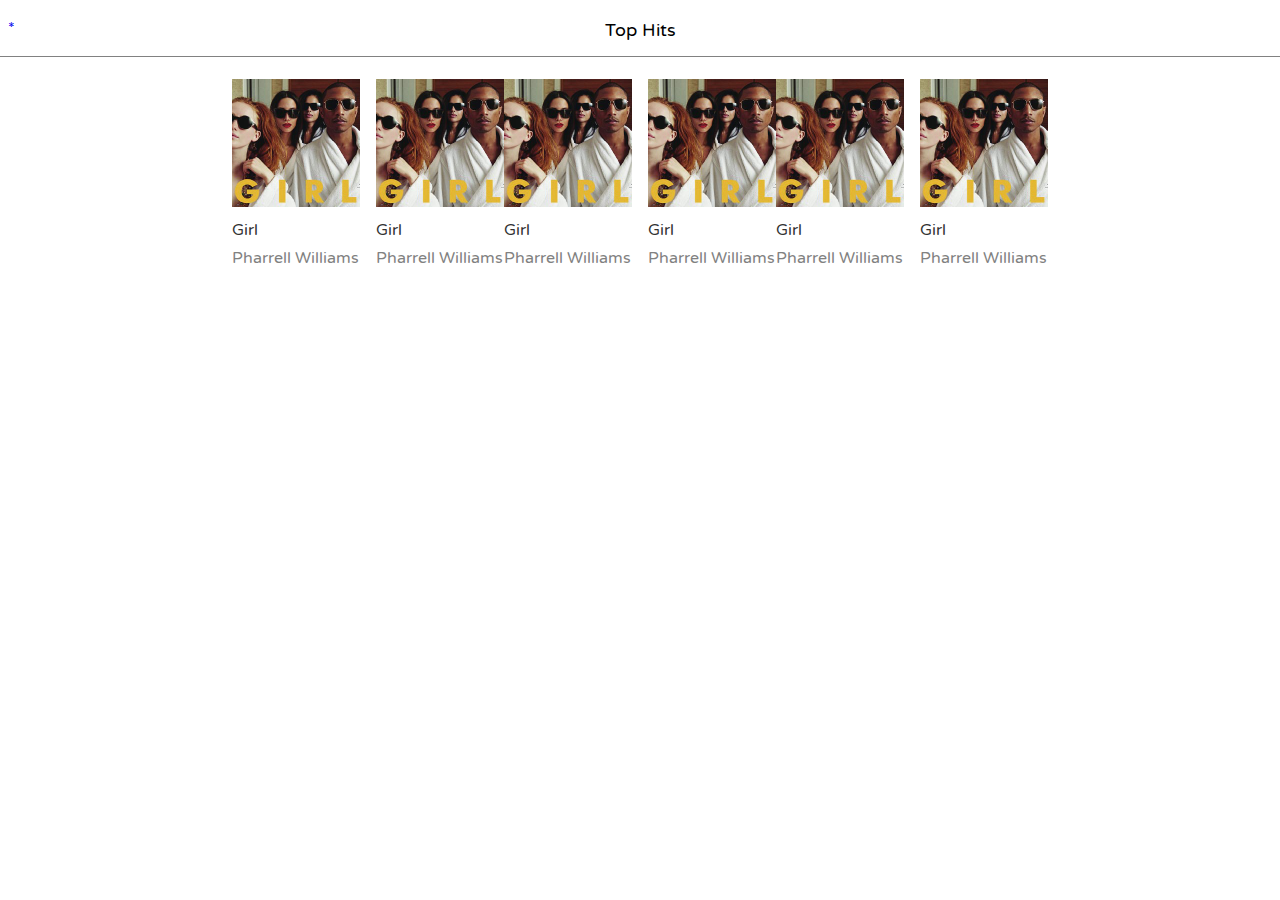
==== sfotipy/index.html @ 68cd20b4 "Maquetado sfotipy" ====
<!DOCTYPE html>
<html lang="en">
<head>
	<meta charset="UTF-8">
	<title>Document</title>
	<link href='http://fonts.googleapis.com/css?family=Varela+Round' rel='stylesheet' type='text/css'>
	<link rel="stylesheet" href="css/estilos.css">
</head>
<body>
	<header class="header relative border-bottom">
		<a href="#" class="button-menu">*</a>
		<nav class="menu">
			<ul class="list">
				<li class="item">
					<a href="#">Top Hits</a>
				</li>
				<li class="item">
					<a href="#">Playlist</a>
				</li>
				<li class="item">
					<a href="#">Top Hits</a>
				</li>
				<li class="item">
					<a href="#">Top Hits</a>
				</li>
				<li class="item">
					<a href="#">Top Hits</a>
				</li>
				<li class="item">
					<a href="#">Top Hits</a>
				</li>
			</ul>
		</nav>
		<div class="title">
			<span>
				Top Hits
			</span>
		</div>
	</header>
	<section class="container">
		<article class="song">
			<figure class="image">
				<img src="img/songs/test.jpg" width="128" height="128" alt="Girl Pharrell Williams">
			</figure>
			<p class="name">
				Girl
			</p>
			<p class="author">
				Pharrell Williams
			</p>
		</article>
		<article class="song">
			<figure class="image">
				<img src="img/songs/test.jpg" width="128" height="128" alt="Girl Pharrell Williams">
			</figure>
			<p class="name">
				Girl
			</p>
			<p class="author">
				Pharrell Williams
			</p>
		</article>
		<article class="song">
			<figure class="image">
				<img src="img/songs/test.jpg" width="128" height="128" alt="Girl Pharrell Williams">
			</figure>
			<p class="name">
				Girl
			</p>
			<p class="author">
				Pharrell Williams
			</p>
		</article>
		<article class="song">
			<figure class="image">
				<img src="img/songs/test.jpg" width="128" height="128" alt="Girl Pharrell Williams">
			</figure>
			<p class="name">
				Girl
			</p>
			<p class="author">
				Pharrell Williams
			</p>
		</article>
		<article class="song">
			<figure class="image">
				<img src="img/songs/test.jpg" width="128" height="128" alt="Girl Pharrell Williams">
			</figure>
			<p class="name">
				Girl
			</p>
			<p class="author">
				Pharrell Williams
			</p>
		</article>
		<article class="song">
			<figure class="image">
				<img src="img/songs/test.jpg" width="128" height="128" alt="Girl Pharrell Williams">
			</figure>
			<p class="name">
				Girl
			</p>
			<p class="author">
				Pharrell Williams
			</p>
		</article>
	</section>
</body>
</html>
---- sfotipy/css/estilos.css ----
/* normalize.css v3.0.2 | MIT License | git.io/normalize */
html{font-family:sans-serif;-ms-text-size-adjust:100%;-webkit-text-size-adjust:100%}body{margin:0}article,aside,details,figcaption,figure,footer,header,hgroup,main,menu,nav,section,summary{display:block}audio,canvas,progress,video{display:inline-block;vertical-align:baseline}audio:not([controls]){display:none;height:0}[hidden],template{display:none}a{background-color:transparent;}a:active,a:hover{outline:0}abbr[title]{border-bottom:1px dotted}b,strong{font-weight:bold}dfn{font-style:italic}h1{font-size:2em;margin:.67em 0}mark{background:#ff0;color:#000}small{font-size:80%}sub,sup{font-size:75%;line-height:0;position:relative;vertical-align:baseline}sup{top:-.5em}sub{bottom:-.25em}img{border:0}svg:not(:root){overflow:hidden}figure{margin:1em 40px}hr{-moz-box-sizing:content-box;box-sizing:content-box;height:0}pre{overflow:auto}code,kbd,pre,samp{font-family:monospace,monospace;font-size:1em}button,input,optgroup,select,textarea{color:inherit;font:inherit;margin:0}button{overflow:visible}button,select{text-transform:none}button,html input[type="button"],input[type="reset"],input[type="submit"]{-webkit-appearance:button;cursor:pointer}button[disabled],html input[disabled]{cursor:default}button::-moz-focus-inner,input::-moz-focus-inner{border:0;padding:0}input{line-height:normal}input[type="checkbox"],input[type="radio"]{box-sizing:border-box;padding:0}input[type="number"]::-webkit-inner-spin-button,input[type="number"]::-webkit-outer-spin-button{height:auto}input[type="search"]{-webkit-appearance:textfield;-moz-box-sizing:content-box;-webkit-box-sizing:content-box;box-sizing:content-box}input[type="search"]::-webkit-search-cancel-button,input[type="search"]::-webkit-search-decoration{-webkit-appearance:none}fieldset{border:1px solid #c0c0c0;margin:0 2px;padding:.35em .625em .75em}legend{border:0;padding:0}textarea{overflow:auto}optgroup{font-weight:bold}table{border-collapse:collapse;border-spacing:0}td,th{padding:0}a{text-decoration:none}body{font-size:16px;font-family:'Varela Round',sans-serif}figure{margin:0}.author{color:#818181}.button-menu{left:.5em;margin-top:-10px;position:absolute;top:50%}.border-bottom{border-bottom:1px solid #818181}.container{font-size:0;padding:1.4rem;text-align:center}.header{height:3.5em;}.header .title{font-size:1.1em;text-align:center;margin:0;line-height:3.5em}.name{color:#333}.menu{display:none}.relative{position:relative}.song{display:inline-block;font-size:1rem;margin-right:1em;margin-bottom:1em;text-align:left;width:8rem;}.song:nth-child(even){margin-right:0}.song p{margin:.5em 0}
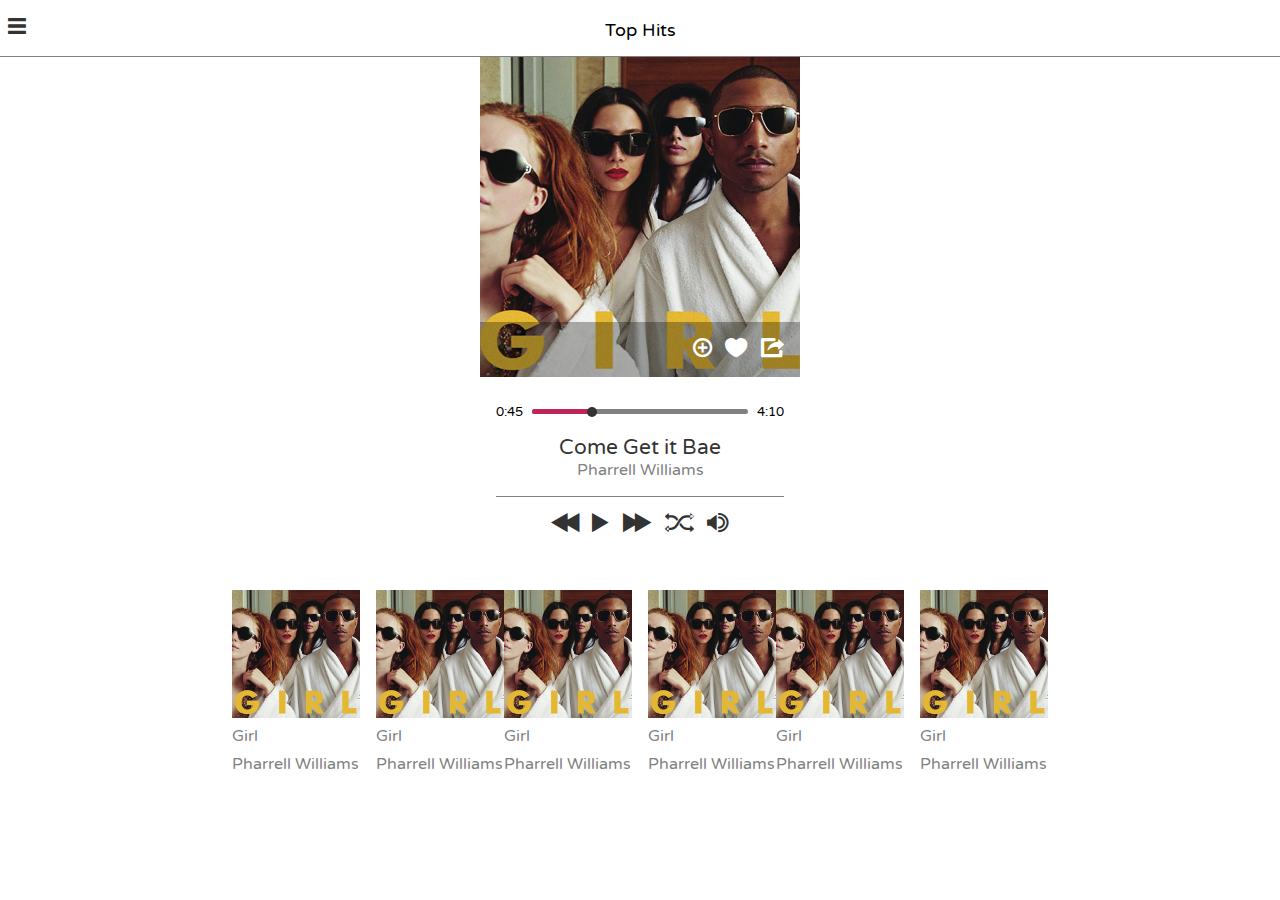
==== commit 8e445f10: "Maquetacion segunda vista" ====
--- a/sfotipy/index.html
+++ b/sfotipy/index.html
@@ -2,13 +2,14 @@
 <html lang="en">
 <head>
 	<meta charset="UTF-8">
+	<meta name="viewport" content="width=device-width, initial-scale=1, maximum-scale=1">
 	<title>Document</title>
 	<link href='http://fonts.googleapis.com/css?family=Varela+Round' rel='stylesheet' type='text/css'>
 	<link rel="stylesheet" href="css/estilos.css">
 </head>
 <body>
 	<header class="header relative border-bottom">
-		<a href="#" class="button-menu">*</a>
+		<a href="#" class="button-menu icon-menu"></a>
 		<nav class="menu">
 			<ul class="list">
 				<li class="item">
@@ -37,6 +38,44 @@
 			</span>
 		</div>
 	</header>
+	<section class="playing small center-block">
+		<figure class="image relative">
+			<img src="img/songs/test-playing.jpg" width="320" height="320" alt="Come Get it Bae Pharrell Williams">
+			<div class="actions padding right-text">
+				<a href="" class="action icon-add"></a>
+				<a href="" class="action icon-love"></a>
+				<a href="" class="action icon-share"></a>
+			</div>
+		</figure>
+		<div class="padding">
+			<div class="progress">
+				<span class="min">0:45</span>
+				<div class="total">
+					<div class="state">
+						<div class="circle">
+							
+						</div>
+					</div>
+				</div>
+				<span class="max">4:10</span>
+			</div>
+			<div class="description center-text border-bottom">
+				<p class="name">
+					Come Get it Bae
+				</p>
+				<p class="author">
+					Pharrell Williams
+				</p>
+			</div>
+			<div class="play center-text padding-tb">
+				<a href="#" class="action gray icon-prev"></a>
+				<a href="#" class="action gray icon-play"></a>
+				<a href="#" class="action gray icon-next"></a>
+				<a href="#" class="action gray icon-random"></a>
+				<a href="#" class="action gray icon-vol"></a>
+			</div>
+		</div>
+	</section>
 	<section class="container">
 		<article class="song">
 			<figure class="image">
--- a/sfotipy/css/estilos.css
+++ b/sfotipy/css/estilos.css
@@ -1,2 +1,2 @@
 /* normalize.css v3.0.2 | MIT License | git.io/normalize */
-html{font-family:sans-serif;-ms-text-size-adjust:100%;-webkit-text-size-adjust:100%}body{margin:0}article,aside,details,figcaption,figure,footer,header,hgroup,main,menu,nav,section,summary{display:block}audio,canvas,progress,video{display:inline-block;vertical-align:baseline}audio:not([controls]){display:none;height:0}[hidden],template{display:none}a{background-color:transparent;}a:active,a:hover{outline:0}abbr[title]{border-bottom:1px dotted}b,strong{font-weight:bold}dfn{font-style:italic}h1{font-size:2em;margin:.67em 0}mark{background:#ff0;color:#000}small{font-size:80%}sub,sup{font-size:75%;line-height:0;position:relative;vertical-align:baseline}sup{top:-.5em}sub{bottom:-.25em}img{border:0}svg:not(:root){overflow:hidden}figure{margin:1em 40px}hr{-moz-box-sizing:content-box;box-sizing:content-box;height:0}pre{overflow:auto}code,kbd,pre,samp{font-family:monospace,monospace;font-size:1em}button,input,optgroup,select,textarea{color:inherit;font:inherit;margin:0}button{overflow:visible}button,select{text-transform:none}button,html input[type="button"],input[type="reset"],input[type="submit"]{-webkit-appearance:button;cursor:pointer}button[disabled],html input[disabled]{cursor:default}button::-moz-focus-inner,input::-moz-focus-inner{border:0;padding:0}input{line-height:normal}input[type="checkbox"],input[type="radio"]{box-sizing:border-box;padding:0}input[type="number"]::-webkit-inner-spin-button,input[type="number"]::-webkit-outer-spin-button{height:auto}input[type="search"]{-webkit-appearance:textfield;-moz-box-sizing:content-box;-webkit-box-sizing:content-box;box-sizing:content-box}input[type="search"]::-webkit-search-cancel-button,input[type="search"]::-webkit-search-decoration{-webkit-appearance:none}fieldset{border:1px solid #c0c0c0;margin:0 2px;padding:.35em .625em .75em}legend{border:0;padding:0}textarea{overflow:auto}optgroup{font-weight:bold}table{border-collapse:collapse;border-spacing:0}td,th{padding:0}a{text-decoration:none}body{font-size:16px;font-family:'Varela Round',sans-serif}figure{margin:0}.author{color:#818181}.button-menu{left:.5em;margin-top:-10px;position:absolute;top:50%}.border-bottom{border-bottom:1px solid #818181}.container{font-size:0;padding:1.4rem;text-align:center}.header{height:3.5em;}.header .title{font-size:1.1em;text-align:center;margin:0;line-height:3.5em}.name{color:#333}.menu{display:none}.relative{position:relative}.song{display:inline-block;font-size:1rem;margin-right:1em;margin-bottom:1em;text-align:left;width:8rem;}.song:nth-child(even){margin-right:0}.song p{margin:.5em 0}+html{font-family:sans-serif;-ms-text-size-adjust:100%;-webkit-text-size-adjust:100%}body{margin:0}article,aside,details,figcaption,figure,footer,header,hgroup,main,menu,nav,section,summary{display:block}audio,canvas,progress,video{display:inline-block;vertical-align:baseline}audio:not([controls]){display:none;height:0}[hidden],template{display:none}a{background-color:transparent;}a:active,a:hover{outline:0}abbr[title]{border-bottom:1px dotted}b,strong{font-weight:bold}dfn{font-style:italic}h1{font-size:2em;margin:.67em 0}mark{background:#ff0;color:#000}small{font-size:80%}sub,sup{font-size:75%;line-height:0;position:relative;vertical-align:baseline}sup{top:-.5em}sub{bottom:-.25em}img{border:0}svg:not(:root){overflow:hidden}figure{margin:1em 40px}hr{-moz-box-sizing:content-box;box-sizing:content-box;height:0}pre{overflow:auto}code,kbd,pre,samp{font-family:monospace,monospace;font-size:1em}button,input,optgroup,select,textarea{color:inherit;font:inherit;margin:0}button{overflow:visible}button,select{text-transform:none}button,html input[type="button"],input[type="reset"],input[type="submit"]{-webkit-appearance:button;cursor:pointer}button[disabled],html input[disabled]{cursor:default}button::-moz-focus-inner,input::-moz-focus-inner{border:0;padding:0}input{line-height:normal}input[type="checkbox"],input[type="radio"]{box-sizing:border-box;padding:0}input[type="number"]::-webkit-inner-spin-button,input[type="number"]::-webkit-outer-spin-button{height:auto}input[type="search"]{-webkit-appearance:textfield;-moz-box-sizing:content-box;-webkit-box-sizing:content-box;box-sizing:content-box}input[type="search"]::-webkit-search-cancel-button,input[type="search"]::-webkit-search-decoration{-webkit-appearance:none}fieldset{border:1px solid #c0c0c0;margin:0 2px;padding:.35em .625em .75em}legend{border:0;padding:0}textarea{overflow:auto}optgroup{font-weight:bold}table{border-collapse:collapse;border-spacing:0}td,th{padding:0}@font-face{font-family:'sfotipy';src:url("../fonts/sfotipy.eot?kt9bol");src:url("../fonts/sfotipy.eot?#iefixkt9bol") format('embedded-opentype'),url("../fonts/sfotipy.woff?kt9bol") format('woff'),url("../fonts/sfotipy.ttf?kt9bol") format('truetype'),url("../fonts/sfotipy.svg?kt9bol#sfotipy") format('svg');font-weight:normal;font-style:normal}[class^="icon-"],[class*=" icon-"]{font-family:'sfotipy';speak:none;font-style:normal;font-weight:normal;font-variant:normal;text-transform:none;line-height:1;-webkit-font-smoothing:antialiased;-moz-osx-font-smoothing:grayscale}.icon-mail:before{content:"\e60f"}.icon-sfotipy:before{content:"\e60d"}.icon-menu:before{content:"\e60e"}.icon-stop:before{content:"\e60c"}.icon-search:before{content:"\e600"}.icon-lock:before{content:"\e601"}.icon-user:before{content:"\e602"}.icon-share:before{content:"\e603"}.icon-random:before{content:"\e604"}.icon-love:before{content:"\e605"}.icon-add:before{content:"\e606"}.icon-mute:before{content:"\e607"}.icon-vol:before{content:"\e608"}.icon-play:before{content:"\e609"}.icon-next:before{content:"\e60a"}.icon-prev:before{content:"\e60b"}.icon-facebook:before{content:"\e610"}.icon-twitter:before{content:"\e611"}a{text-decoration:none}body{font-size:16px;font-family:'Varela Round',sans-serif}img{vertical-align:top}figure{margin:0}.author{color:#818181}.action{color:#fff;font-size:1.2em;margin-right:.5em;}.action:last-child{margin-right:0}.action.gray{color:#333}.actions{background:rgba(0,0,0,0.3);bottom:0;left:0;right:0;position:absolute}.button-menu{color:#333;left:.5em;margin-top:-10px;position:absolute;top:50%}.border-bottom{border-bottom:1px solid #818181}.center-block{margin:0 auto}.center-text{text-align:center}.container{font-size:0;padding:1.4rem;text-align:center}.description .name{color:#333;font-size:1.3em;margin-bottom:0}.description .author{margin-top:0}.header{height:3.5em;}.header .title{font-size:1.1em;text-align:center;margin:0;line-height:3.5em}.name{color:#818181}.menu{display:none}.padding{padding:1em}.padding-tb{padding:1em 0}.progress{margin:1em 0;position:relative;}.progress .min,.progress .max{font-size:.8em;position:absolute;top:-5px}.progress .min{left:0}.progress .max{right:0}.progress .total{background:#818181;border-radius:5px;height:5px;margin:0 auto;width:75%}.progress .state{background:#bd255b;border-radius:5px;height:5px;position:relative;width:30%}.progress .circle{background:#333;border-radius:50%;height:10px;position:absolute;right:0;top:-2px;width:10px}.right-text{text-align:right}.relative{position:relative}.song{display:inline-block;font-size:1rem;margin-right:1em;margin-bottom:1em;text-align:left;width:8rem;}.song:nth-child(even){margin-right:0}.song p{margin:.5em 0}.playing.small{width:20em}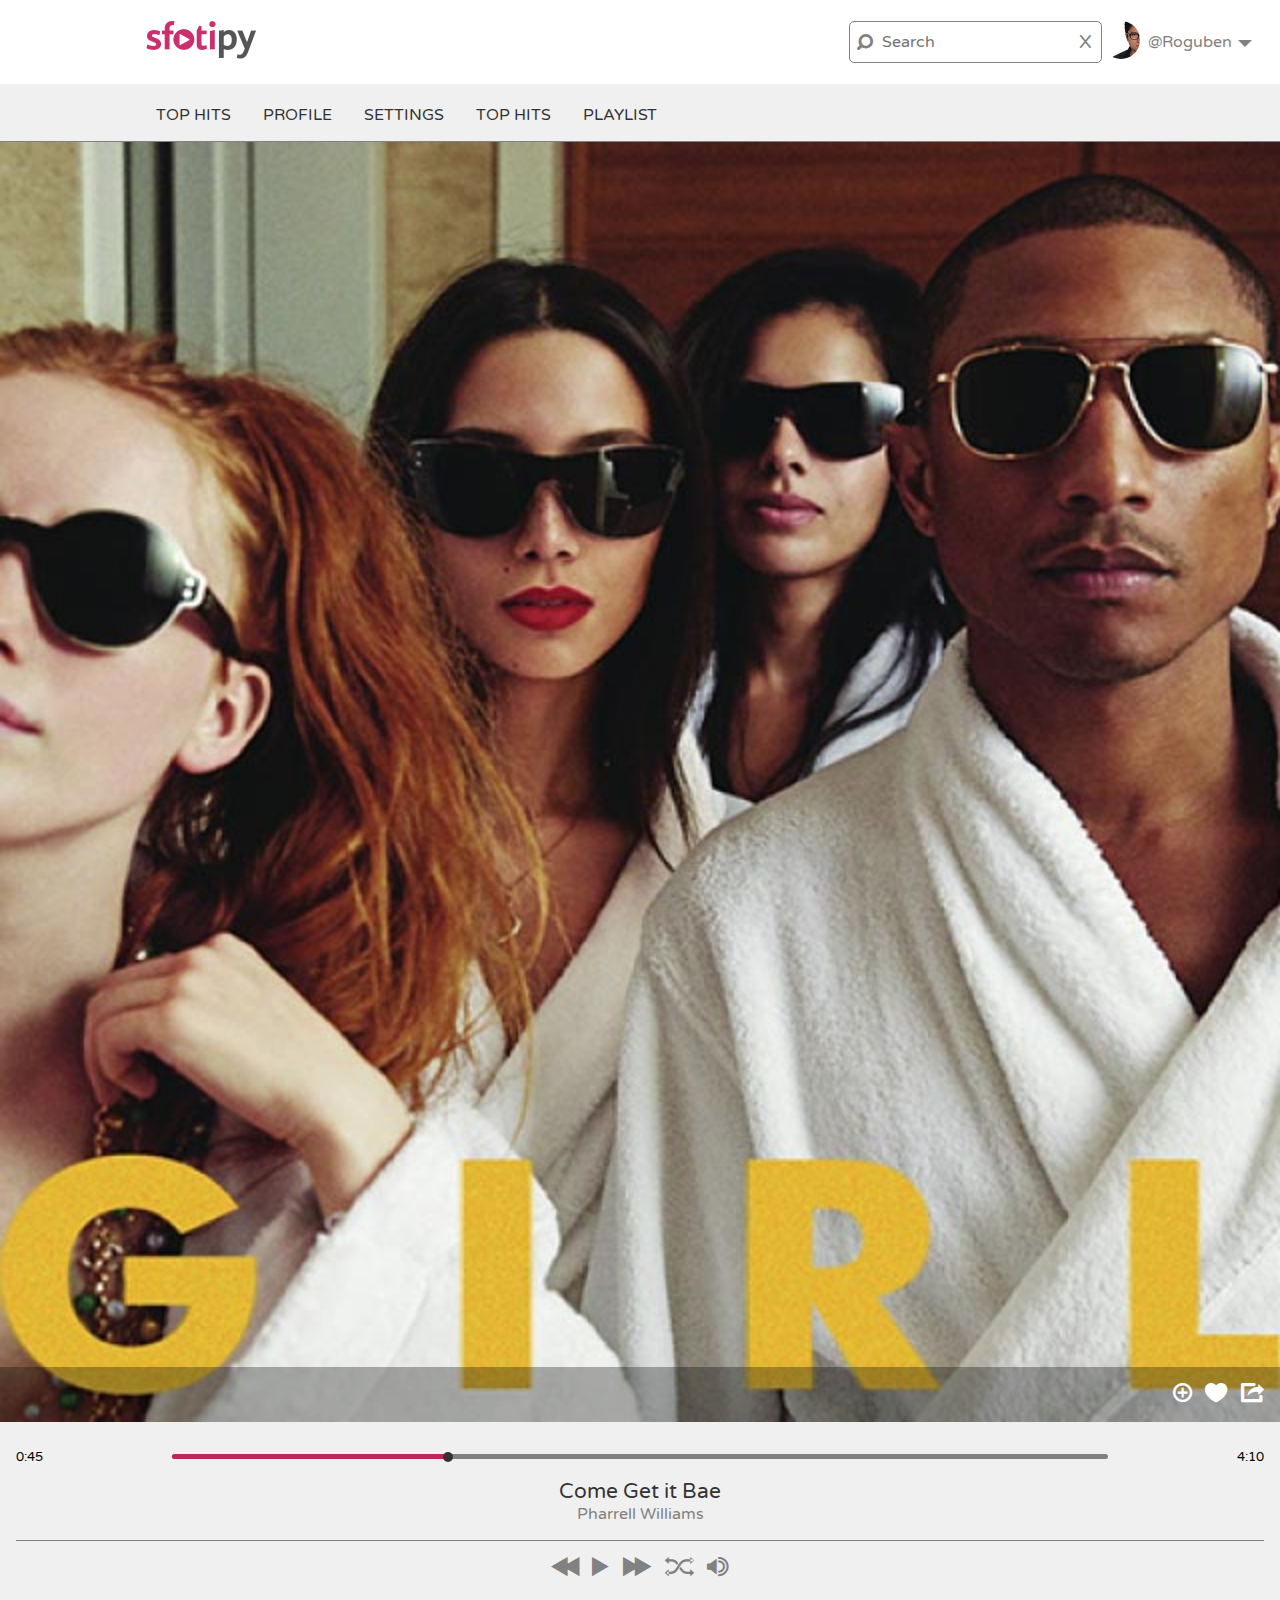
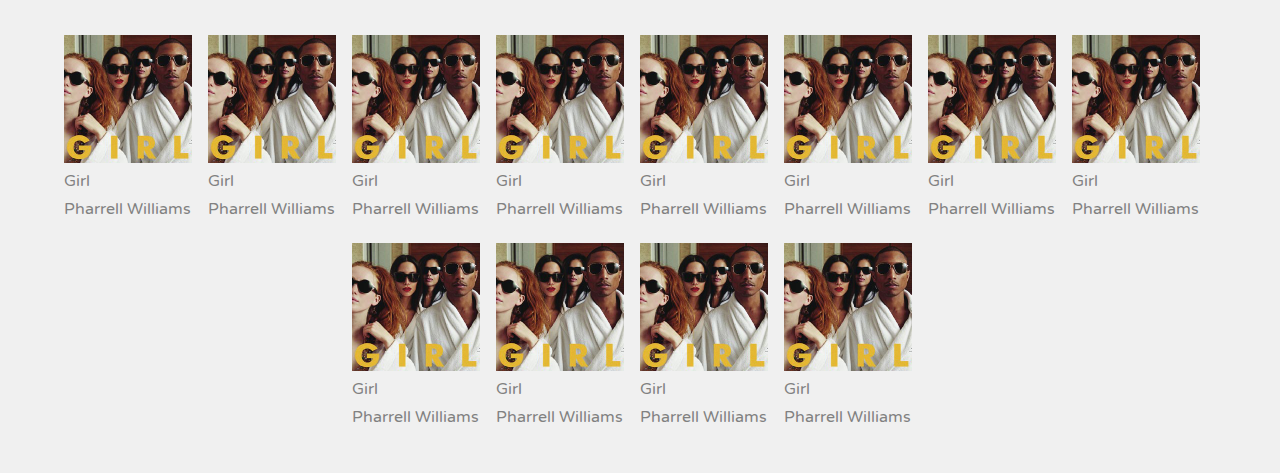
==== commit 68704b04: "Desktop Sfotipy" ====
--- a/sfotipy/index.html
+++ b/sfotipy/index.html
@@ -9,26 +9,43 @@
 </head>
 <body>
 	<header class="header relative border-bottom">
+		<div class="logo">
+			<div class="wrap center-block">
+				<figure class="image isotipo left">
+					<img src="img/logo.png" alt="Sfotipy">
+				</figure>
+				<div class="user right">
+					<figure class="avatar round left">
+						<img src="img/avatares/leonidas.jpg" alt="@Roguben" width="38" height="38">
+					</figure>
+					<span class="right username">@Roguben</span>
+				</div>
+				<div class="search right">
+					<form action="" class="relative">
+						<span class="icon-search search-icon"></span>
+						<input type="text" placeholder="Search" class="input">
+						<span class="close-icon">X</span>
+					</form>
+				</div>
+			</div>
+		</div>
 		<a href="#" class="button-menu icon-menu"></a>
 		<nav class="menu">
-			<ul class="list">
+			<ul class="list center-block wrap">
 				<li class="item">
 					<a href="#">Top Hits</a>
 				</li>
 				<li class="item">
+					<a href="#">Profile</a>
+				</li>
+				<li class="item">
+					<a href="#">Settings</a>
+				</li>
+				<li class="item">
+					<a href="#">Top Hits</a>
+				</li>
+				<li class="item">
 					<a href="#">Playlist</a>
-				</li>
-				<li class="item">
-					<a href="#">Top Hits</a>
-				</li>
-				<li class="item">
-					<a href="#">Top Hits</a>
-				</li>
-				<li class="item">
-					<a href="#">Top Hits</a>
-				</li>
-				<li class="item">
-					<a href="#">Top Hits</a>
 				</li>
 			</ul>
 		</nav>
@@ -38,7 +55,7 @@
 			</span>
 		</div>
 	</header>
-	<section class="playing small center-block">
+	<section class="playing small medium center-block">
 		<figure class="image relative">
 			<img src="img/songs/test-playing.jpg" width="320" height="320" alt="Come Get it Bae Pharrell Williams">
 			<div class="actions padding right-text">
@@ -52,7 +69,7 @@
 				<span class="min">0:45</span>
 				<div class="total">
 					<div class="state">
-						<div class="circle">
+						<div class="circle round">
 							
 						</div>
 					</div>
@@ -143,6 +160,72 @@
 				Pharrell Williams
 			</p>
 		</article>
+		<article class="song">
+			<figure class="image">
+				<img src="img/songs/test.jpg" width="128" height="128" alt="Girl Pharrell Williams">
+			</figure>
+			<p class="name">
+				Girl
+			</p>
+			<p class="author">
+				Pharrell Williams
+			</p>
+		</article>
+		<article class="song">
+			<figure class="image">
+				<img src="img/songs/test.jpg" width="128" height="128" alt="Girl Pharrell Williams">
+			</figure>
+			<p class="name">
+				Girl
+			</p>
+			<p class="author">
+				Pharrell Williams
+			</p>
+		</article>
+		<article class="song">
+			<figure class="image">
+				<img src="img/songs/test.jpg" width="128" height="128" alt="Girl Pharrell Williams">
+			</figure>
+			<p class="name">
+				Girl
+			</p>
+			<p class="author">
+				Pharrell Williams
+			</p>
+		</article>
+		<article class="song">
+			<figure class="image">
+				<img src="img/songs/test.jpg" width="128" height="128" alt="Girl Pharrell Williams">
+			</figure>
+			<p class="name">
+				Girl
+			</p>
+			<p class="author">
+				Pharrell Williams
+			</p>
+		</article>
+		<article class="song">
+			<figure class="image">
+				<img src="img/songs/test.jpg" width="128" height="128" alt="Girl Pharrell Williams">
+			</figure>
+			<p class="name">
+				Girl
+			</p>
+			<p class="author">
+				Pharrell Williams
+			</p>
+		</article>
+		<article class="song">
+			<figure class="image">
+				<img src="img/songs/test.jpg" width="128" height="128" alt="Girl Pharrell Williams">
+			</figure>
+			<p class="name">
+				Girl
+			</p>
+			<p class="author">
+				Pharrell Williams
+			</p>
+		</article>
 	</section>
 </body>
 </html>--- a/sfotipy/css/estilos.css
+++ b/sfotipy/css/estilos.css
@@ -1,2 +1,2 @@
 /* normalize.css v3.0.2 | MIT License | git.io/normalize */
-html{font-family:sans-serif;-ms-text-size-adjust:100%;-webkit-text-size-adjust:100%}body{margin:0}article,aside,details,figcaption,figure,footer,header,hgroup,main,menu,nav,section,summary{display:block}audio,canvas,progress,video{display:inline-block;vertical-align:baseline}audio:not([controls]){display:none;height:0}[hidden],template{display:none}a{background-color:transparent;}a:active,a:hover{outline:0}abbr[title]{border-bottom:1px dotted}b,strong{font-weight:bold}dfn{font-style:italic}h1{font-size:2em;margin:.67em 0}mark{background:#ff0;color:#000}small{font-size:80%}sub,sup{font-size:75%;line-height:0;position:relative;vertical-align:baseline}sup{top:-.5em}sub{bottom:-.25em}img{border:0}svg:not(:root){overflow:hidden}figure{margin:1em 40px}hr{-moz-box-sizing:content-box;box-sizing:content-box;height:0}pre{overflow:auto}code,kbd,pre,samp{font-family:monospace,monospace;font-size:1em}button,input,optgroup,select,textarea{color:inherit;font:inherit;margin:0}button{overflow:visible}button,select{text-transform:none}button,html input[type="button"],input[type="reset"],input[type="submit"]{-webkit-appearance:button;cursor:pointer}button[disabled],html input[disabled]{cursor:default}button::-moz-focus-inner,input::-moz-focus-inner{border:0;padding:0}input{line-height:normal}input[type="checkbox"],input[type="radio"]{box-sizing:border-box;padding:0}input[type="number"]::-webkit-inner-spin-button,input[type="number"]::-webkit-outer-spin-button{height:auto}input[type="search"]{-webkit-appearance:textfield;-moz-box-sizing:content-box;-webkit-box-sizing:content-box;box-sizing:content-box}input[type="search"]::-webkit-search-cancel-button,input[type="search"]::-webkit-search-decoration{-webkit-appearance:none}fieldset{border:1px solid #c0c0c0;margin:0 2px;padding:.35em .625em .75em}legend{border:0;padding:0}textarea{overflow:auto}optgroup{font-weight:bold}table{border-collapse:collapse;border-spacing:0}td,th{padding:0}@font-face{font-family:'sfotipy';src:url("../fonts/sfotipy.eot?kt9bol");src:url("../fonts/sfotipy.eot?#iefixkt9bol") format('embedded-opentype'),url("../fonts/sfotipy.woff?kt9bol") format('woff'),url("../fonts/sfotipy.ttf?kt9bol") format('truetype'),url("../fonts/sfotipy.svg?kt9bol#sfotipy") format('svg');font-weight:normal;font-style:normal}[class^="icon-"],[class*=" icon-"]{font-family:'sfotipy';speak:none;font-style:normal;font-weight:normal;font-variant:normal;text-transform:none;line-height:1;-webkit-font-smoothing:antialiased;-moz-osx-font-smoothing:grayscale}.icon-mail:before{content:"\e60f"}.icon-sfotipy:before{content:"\e60d"}.icon-menu:before{content:"\e60e"}.icon-stop:before{content:"\e60c"}.icon-search:before{content:"\e600"}.icon-lock:before{content:"\e601"}.icon-user:before{content:"\e602"}.icon-share:before{content:"\e603"}.icon-random:before{content:"\e604"}.icon-love:before{content:"\e605"}.icon-add:before{content:"\e606"}.icon-mute:before{content:"\e607"}.icon-vol:before{content:"\e608"}.icon-play:before{content:"\e609"}.icon-next:before{content:"\e60a"}.icon-prev:before{content:"\e60b"}.icon-facebook:before{content:"\e610"}.icon-twitter:before{content:"\e611"}a{text-decoration:none}body{font-size:16px;font-family:'Varela Round',sans-serif}img{vertical-align:top}figure{margin:0}.author{color:#818181}.action{color:#fff;font-size:1.2em;margin-right:.5em;}.action:last-child{margin-right:0}.action.gray{color:#333}.actions{background:rgba(0,0,0,0.3);bottom:0;left:0;right:0;position:absolute}.button-menu{color:#333;left:.5em;margin-top:-10px;position:absolute;top:50%}.border-bottom{border-bottom:1px solid #818181}.center-block{margin:0 auto}.center-text{text-align:center}.container{font-size:0;padding:1.4rem;text-align:center}.description .name{color:#333;font-size:1.3em;margin-bottom:0}.description .author{margin-top:0}.header{height:3.5em;}.header .title{font-size:1.1em;text-align:center;margin:0;line-height:3.5em}.name{color:#818181}.menu{display:none}.padding{padding:1em}.padding-tb{padding:1em 0}.progress{margin:1em 0;position:relative;}.progress .min,.progress .max{font-size:.8em;position:absolute;top:-5px}.progress .min{left:0}.progress .max{right:0}.progress .total{background:#818181;border-radius:5px;height:5px;margin:0 auto;width:75%}.progress .state{background:#bd255b;border-radius:5px;height:5px;position:relative;width:30%}.progress .circle{background:#333;border-radius:50%;height:10px;position:absolute;right:0;top:-2px;width:10px}.right-text{text-align:right}.relative{position:relative}.song{display:inline-block;font-size:1rem;margin-right:1em;margin-bottom:1em;text-align:left;width:8rem;}.song:nth-child(even){margin-right:0}.song p{margin:.5em 0}.playing.small{width:20em}+html{font-family:sans-serif;-ms-text-size-adjust:100%;-webkit-text-size-adjust:100%}body{margin:0}article,aside,details,figcaption,figure,footer,header,hgroup,main,menu,nav,section,summary{display:block}audio,canvas,progress,video{display:inline-block;vertical-align:baseline}audio:not([controls]){display:none;height:0}[hidden],template{display:none}a{background-color:transparent;}a:active,a:hover{outline:0}abbr[title]{border-bottom:1px dotted}b,strong{font-weight:bold}dfn{font-style:italic}h1{font-size:2em;margin:.67em 0}mark{background:#ff0;color:#000}small{font-size:80%}sub,sup{font-size:75%;line-height:0;position:relative;vertical-align:baseline}sup{top:-.5em}sub{bottom:-.25em}img{border:0}svg:not(:root){overflow:hidden}figure{margin:1em 40px}hr{-moz-box-sizing:content-box;box-sizing:content-box;height:0}pre{overflow:auto}code,kbd,pre,samp{font-family:monospace,monospace;font-size:1em}button,input,optgroup,select,textarea{color:inherit;font:inherit;margin:0}button{overflow:visible}button,select{text-transform:none}button,html input[type="button"],input[type="reset"],input[type="submit"]{-webkit-appearance:button;cursor:pointer}button[disabled],html input[disabled]{cursor:default}button::-moz-focus-inner,input::-moz-focus-inner{border:0;padding:0}input{line-height:normal}input[type="checkbox"],input[type="radio"]{box-sizing:border-box;padding:0}input[type="number"]::-webkit-inner-spin-button,input[type="number"]::-webkit-outer-spin-button{height:auto}input[type="search"]{-webkit-appearance:textfield;-moz-box-sizing:content-box;-webkit-box-sizing:content-box;box-sizing:content-box}input[type="search"]::-webkit-search-cancel-button,input[type="search"]::-webkit-search-decoration{-webkit-appearance:none}fieldset{border:1px solid #c0c0c0;margin:0 2px;padding:.35em .625em .75em}legend{border:0;padding:0}textarea{overflow:auto}optgroup{font-weight:bold}table{border-collapse:collapse;border-spacing:0}td,th{padding:0}@font-face{font-family:'sfotipy';src:url("../fonts/sfotipy.eot?kt9bol");src:url("../fonts/sfotipy.eot?#iefixkt9bol") format('embedded-opentype'),url("../fonts/sfotipy.woff?kt9bol") format('woff'),url("../fonts/sfotipy.ttf?kt9bol") format('truetype'),url("../fonts/sfotipy.svg?kt9bol#sfotipy") format('svg');font-weight:normal;font-style:normal}[class^="icon-"],[class*=" icon-"]{font-family:'sfotipy';speak:none;font-style:normal;font-weight:normal;font-variant:normal;text-transform:none;line-height:1;-webkit-font-smoothing:antialiased;-moz-osx-font-smoothing:grayscale}.icon-mail:before{content:"\e60f"}.icon-sfotipy:before{content:"\e60d"}.icon-menu:before{content:"\e60e"}.icon-stop:before{content:"\e60c"}.icon-search:before{content:"\e600"}.icon-lock:before{content:"\e601"}.icon-user:before{content:"\e602"}.icon-share:before{content:"\e603"}.icon-random:before{content:"\e604"}.icon-love:before{content:"\e605"}.icon-add:before{content:"\e606"}.icon-mute:before{content:"\e607"}.icon-vol:before{content:"\e608"}.icon-play:before{content:"\e609"}.icon-next:before{content:"\e60a"}.icon-prev:before{content:"\e60b"}.icon-facebook:before{content:"\e610"}.icon-twitter:before{content:"\e611"}a{text-decoration:none}body{font-size:16px;font-family:'Varela Round',sans-serif}img{vertical-align:top}figure{margin:0}ul{margin:0;padding:0}.author{color:#818181}.action{color:#fff;font-size:1.2em;margin-right:.5em;}.action:last-child{margin-right:0}.action.gray{color:#818181}.actions{background:rgba(0,0,0,0.3);bottom:0;left:0;right:0;position:absolute}.button-menu{color:#333;left:.5em;margin-top:-10px;position:absolute;top:50%}.container{font-size:0;padding:1.4rem;text-align:center}.description .name{color:#333;font-size:1.3em;margin-bottom:0}.description .author{margin-top:0}.header{height:3.5em;}.header .title{font-size:1.1em;text-align:center;margin:0;line-height:3.5em}.input{border:1px solid #818181;height:2.5em;border-radius:5px;padding:0 1em 0 2em}.name{color:#818181}.menu{display:none}.progress{margin:1em 0;position:relative;}.progress .min,.progress .max{font-size:.8em;position:absolute;top:-5px}.progress .min{left:0}.progress .max{right:0}.progress .total{background:#818181;border-radius:5px;height:5px;margin:0 auto;width:75%}.progress .state{background:#bd255b;border-radius:5px;height:5px;position:relative;width:30%}.progress .circle{background:#333;height:10px;position:absolute;right:0;top:-2px;width:10px}.search-icon{color:#818181;left:.5em;position:absolute;top:.8em}.close-icon{color:#818181;font-size:1.2em;position:absolute;right:.5em;top:.5em}.song{display:inline-block;font-size:1rem;margin-right:1em;margin-bottom:1em;text-align:left;width:8rem;}.song:nth-child(even){margin-right:0}.song p{margin:.5em 0}.playing.small{width:20em}.border-bottom{border-bottom:1px solid #818181}.center-block{margin:0 auto}.center-text{text-align:center}.left{float:left}.padding{padding:1em}.padding-tb{padding:1em 0}.right{float:right}.right-text{text-align:right}.relative{position:relative}.round{border-radius:50%;overflow:hidden}.wrap{width:1000px}@media screen and (min-width:480px){.song:nth-child(even){margin-right:1em}.image img{width:100%;height:auto}.playing.medium{width:auto}}@media screen and (min-width:1000px){body{background:#f0f0f0}.button-menu{display:none}.header{height:auto;}.header .title{display:none}.isotipo{width:122px}.logo{background:#fff;overflow:hidden;padding:1.3em 0}.avatar{width:38px;height:38px}.menu{display:block;background:#f0f0f0;overflow:hidden;}.menu .item{float:left;list-style:none;}.menu .item a{border-top:5px solid transparent;color:#333;cursor:pointer;display:block;padding:1em;text-transform:uppercase;}.menu .item a:hover{border-top:5px solid #818181}.username{color:#818181;position:absolute;top:2em;margin-left:.5em;}.username:after{border-left:7px solid transparent;border-right:7px solid transparent;border-top:7px solid #818181;content:"";display:inline-block;margin-left:.4em}}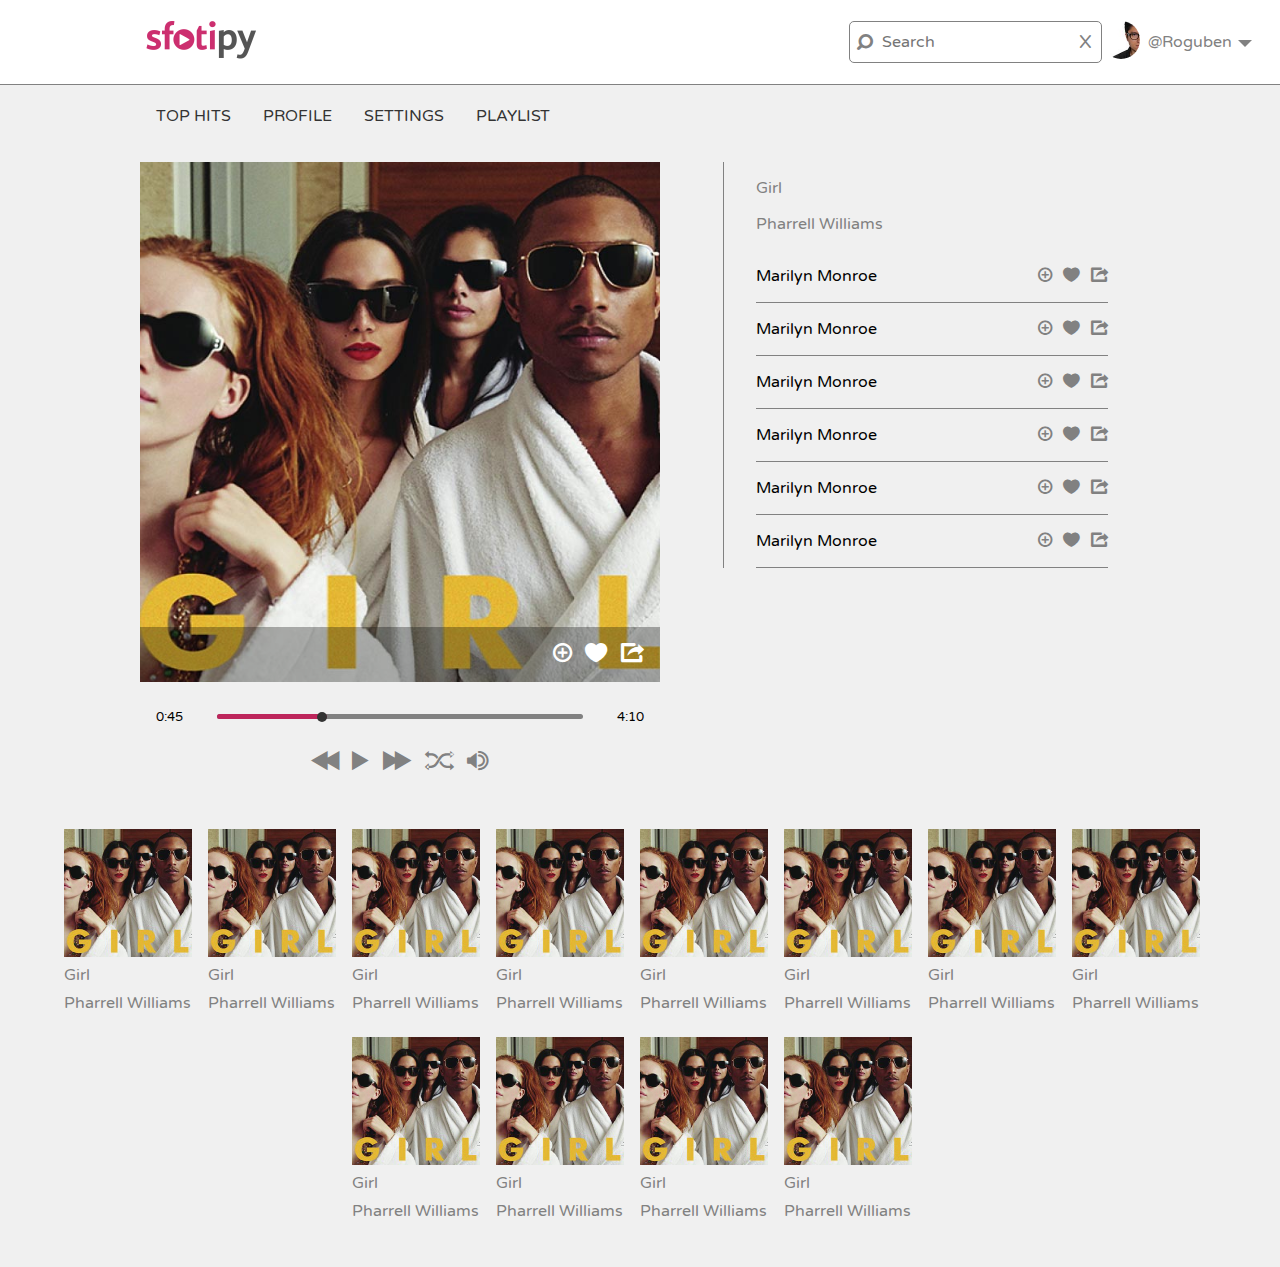
==== commit bf21332e: "terminand de maquetar responsive" ====
--- a/sfotipy/index.html
+++ b/sfotipy/index.html
@@ -42,9 +42,6 @@
 					<a href="#">Settings</a>
 				</li>
 				<li class="item">
-					<a href="#">Top Hits</a>
-				</li>
-				<li class="item">
 					<a href="#">Playlist</a>
 				</li>
 			</ul>
@@ -55,42 +52,102 @@
 			</span>
 		</div>
 	</header>
-	<section class="playing small medium center-block">
-		<figure class="image relative">
-			<img src="img/songs/test-playing.jpg" width="320" height="320" alt="Come Get it Bae Pharrell Williams">
-			<div class="actions padding right-text">
-				<a href="" class="action icon-add"></a>
-				<a href="" class="action icon-love"></a>
-				<a href="" class="action icon-share"></a>
-			</div>
-		</figure>
-		<div class="padding">
-			<div class="progress">
-				<span class="min">0:45</span>
-				<div class="total">
-					<div class="state">
-						<div class="circle round">
-							
+	<section class="playing small medium large">
+		<div class="music">
+			<figure class="image relative">
+				<img src="img/songs/test-playing.jpg" width="320" height="320" alt="Come Get it Bae Pharrell Williams">
+				<div class="actions padding right-text">
+					<a href="" class="action icon-add"></a>
+					<a href="" class="action icon-love"></a>
+					<a href="" class="action icon-share"></a>
+				</div>
+			</figure>
+			<div class="padding">
+				<div class="progress">
+					<span class="min">0:45</span>
+					<div class="total">
+						<div class="state">
+							<div class="circle round">
+								
+							</div>
 						</div>
 					</div>
-				</div>
-				<span class="max">4:10</span>
+					<span class="max">4:10</span>
+				</div>
+				<div class="description center-text border-bottom">
+					<p class="name">
+						Come Get it Bae
+					</p>
+					<p class="author">
+						Pharrell Williams
+					</p>
+				</div>
+				<div class="play center-text padding-tb">
+					<a href="#" class="action gray icon-prev"></a>
+					<a href="#" class="action gray icon-play"></a>
+					<a href="#" class="action gray icon-next"></a>
+					<a href="#" class="action gray icon-random"></a>
+					<a href="#" class="action gray icon-vol"></a>
+				</div>
 			</div>
-			<div class="description center-text border-bottom">
-				<p class="name">
-					Come Get it Bae
-				</p>
-				<p class="author">
-					Pharrell Williams
-				</p>
-			</div>
-			<div class="play center-text padding-tb">
-				<a href="#" class="action gray icon-prev"></a>
-				<a href="#" class="action gray icon-play"></a>
-				<a href="#" class="action gray icon-next"></a>
-				<a href="#" class="action gray icon-random"></a>
-				<a href="#" class="action gray icon-vol"></a>
-			</div>
+		</div>
+		<div class="playlist right">
+			<p class="name">
+				Girl
+			</p>
+			<p class="author">
+				Pharrell Williams
+			</p>
+			<ul class="list">
+				<li class="item border-bottom">
+					<span>Marilyn Monroe</span>
+					<span class="right">
+						<a href="" class="action icon-add gray"></a>
+						<a href="" class="action icon-love gray"></a>
+						<a href="" class="action icon-share gray"></a>
+					</span>
+				</li>
+				<li class="item border-bottom">
+					<span>Marilyn Monroe</span>
+					<span class="right">
+						<a href="" class="action icon-add gray"></a>
+						<a href="" class="action icon-love gray"></a>
+						<a href="" class="action icon-share gray"></a>
+					</span>
+				</li>
+				<li class="item border-bottom">
+					<span>Marilyn Monroe</span>
+					<span class="right">
+						<a href="" class="action icon-add gray"></a>
+						<a href="" class="action icon-love gray"></a>
+						<a href="" class="action icon-share gray"></a>
+					</span>
+				</li>
+				<li class="item border-bottom">
+					<span>Marilyn Monroe</span>
+					<span class="right">
+						<a href="" class="action icon-add gray"></a>
+						<a href="" class="action icon-love gray"></a>
+						<a href="" class="action icon-share gray"></a>
+					</span>
+				</li>
+				<li class="item border-bottom">
+					<span>Marilyn Monroe</span>
+					<span class="right">
+						<a href="" class="action icon-add gray"></a>
+						<a href="" class="action icon-love gray"></a>
+						<a href="" class="action icon-share gray"></a>
+					</span>
+				</li>
+				<li class="item border-bottom">
+					<span>Marilyn Monroe</span>
+					<span class="right">
+						<a href="" class="action icon-add gray"></a>
+						<a href="" class="action icon-love gray"></a>
+						<a href="" class="action icon-share gray"></a>
+					</span>
+				</li>
+			</ul>
 		</div>
 	</section>
 	<section class="container">
--- a/sfotipy/css/estilos.css
+++ b/sfotipy/css/estilos.css
@@ -1,2 +1,3 @@
 /* normalize.css v3.0.2 | MIT License | git.io/normalize */
-html{font-family:sans-serif;-ms-text-size-adjust:100%;-webkit-text-size-adjust:100%}body{margin:0}article,aside,details,figcaption,figure,footer,header,hgroup,main,menu,nav,section,summary{display:block}audio,canvas,progress,video{display:inline-block;vertical-align:baseline}audio:not([controls]){display:none;height:0}[hidden],template{display:none}a{background-color:transparent;}a:active,a:hover{outline:0}abbr[title]{border-bottom:1px dotted}b,strong{font-weight:bold}dfn{font-style:italic}h1{font-size:2em;margin:.67em 0}mark{background:#ff0;color:#000}small{font-size:80%}sub,sup{font-size:75%;line-height:0;position:relative;vertical-align:baseline}sup{top:-.5em}sub{bottom:-.25em}img{border:0}svg:not(:root){overflow:hidden}figure{margin:1em 40px}hr{-moz-box-sizing:content-box;box-sizing:content-box;height:0}pre{overflow:auto}code,kbd,pre,samp{font-family:monospace,monospace;font-size:1em}button,input,optgroup,select,textarea{color:inherit;font:inherit;margin:0}button{overflow:visible}button,select{text-transform:none}button,html input[type="button"],input[type="reset"],input[type="submit"]{-webkit-appearance:button;cursor:pointer}button[disabled],html input[disabled]{cursor:default}button::-moz-focus-inner,input::-moz-focus-inner{border:0;padding:0}input{line-height:normal}input[type="checkbox"],input[type="radio"]{box-sizing:border-box;padding:0}input[type="number"]::-webkit-inner-spin-button,input[type="number"]::-webkit-outer-spin-button{height:auto}input[type="search"]{-webkit-appearance:textfield;-moz-box-sizing:content-box;-webkit-box-sizing:content-box;box-sizing:content-box}input[type="search"]::-webkit-search-cancel-button,input[type="search"]::-webkit-search-decoration{-webkit-appearance:none}fieldset{border:1px solid #c0c0c0;margin:0 2px;padding:.35em .625em .75em}legend{border:0;padding:0}textarea{overflow:auto}optgroup{font-weight:bold}table{border-collapse:collapse;border-spacing:0}td,th{padding:0}@font-face{font-family:'sfotipy';src:url("../fonts/sfotipy.eot?kt9bol");src:url("../fonts/sfotipy.eot?#iefixkt9bol") format('embedded-opentype'),url("../fonts/sfotipy.woff?kt9bol") format('woff'),url("../fonts/sfotipy.ttf?kt9bol") format('truetype'),url("../fonts/sfotipy.svg?kt9bol#sfotipy") format('svg');font-weight:normal;font-style:normal}[class^="icon-"],[class*=" icon-"]{font-family:'sfotipy';speak:none;font-style:normal;font-weight:normal;font-variant:normal;text-transform:none;line-height:1;-webkit-font-smoothing:antialiased;-moz-osx-font-smoothing:grayscale}.icon-mail:before{content:"\e60f"}.icon-sfotipy:before{content:"\e60d"}.icon-menu:before{content:"\e60e"}.icon-stop:before{content:"\e60c"}.icon-search:before{content:"\e600"}.icon-lock:before{content:"\e601"}.icon-user:before{content:"\e602"}.icon-share:before{content:"\e603"}.icon-random:before{content:"\e604"}.icon-love:before{content:"\e605"}.icon-add:before{content:"\e606"}.icon-mute:before{content:"\e607"}.icon-vol:before{content:"\e608"}.icon-play:before{content:"\e609"}.icon-next:before{content:"\e60a"}.icon-prev:before{content:"\e60b"}.icon-facebook:before{content:"\e610"}.icon-twitter:before{content:"\e611"}a{text-decoration:none}body{font-size:16px;font-family:'Varela Round',sans-serif}img{vertical-align:top}figure{margin:0}ul{margin:0;padding:0}.author{color:#818181}.action{color:#fff;font-size:1.2em;margin-right:.5em;}.action:last-child{margin-right:0}.action.gray{color:#818181}.actions{background:rgba(0,0,0,0.3);bottom:0;left:0;right:0;position:absolute}.button-menu{color:#333;left:.5em;margin-top:-10px;position:absolute;top:50%}.container{font-size:0;padding:1.4rem;text-align:center}.description .name{color:#333;font-size:1.3em;margin-bottom:0}.description .author{margin-top:0}.header{height:3.5em;}.header .title{font-size:1.1em;text-align:center;margin:0;line-height:3.5em}.input{border:1px solid #818181;height:2.5em;border-radius:5px;padding:0 1em 0 2em}.name{color:#818181}.menu{display:none}.progress{margin:1em 0;position:relative;}.progress .min,.progress .max{font-size:.8em;position:absolute;top:-5px}.progress .min{left:0}.progress .max{right:0}.progress .total{background:#818181;border-radius:5px;height:5px;margin:0 auto;width:75%}.progress .state{background:#bd255b;border-radius:5px;height:5px;position:relative;width:30%}.progress .circle{background:#333;height:10px;position:absolute;right:0;top:-2px;width:10px}.search-icon{color:#818181;left:.5em;position:absolute;top:.8em}.close-icon{color:#818181;font-size:1.2em;position:absolute;right:.5em;top:.5em}.song{display:inline-block;font-size:1rem;margin-right:1em;margin-bottom:1em;text-align:left;width:8rem;}.song:nth-child(even){margin-right:0}.song p{margin:.5em 0}.playing.small{width:20em}.border-bottom{border-bottom:1px solid #818181}.center-block{margin:0 auto}.center-text{text-align:center}.left{float:left}.padding{padding:1em}.padding-tb{padding:1em 0}.right{float:right}.right-text{text-align:right}.relative{position:relative}.round{border-radius:50%;overflow:hidden}.wrap{width:1000px}@media screen and (min-width:480px){.song:nth-child(even){margin-right:1em}.image img{width:100%;height:auto}.playing.medium{width:auto}}@media screen and (min-width:1000px){body{background:#f0f0f0}.button-menu{display:none}.header{height:auto;}.header .title{display:none}.isotipo{width:122px}.logo{background:#fff;overflow:hidden;padding:1.3em 0}.avatar{width:38px;height:38px}.menu{display:block;background:#f0f0f0;overflow:hidden;}.menu .item{float:left;list-style:none;}.menu .item a{border-top:5px solid transparent;color:#333;cursor:pointer;display:block;padding:1em;text-transform:uppercase;}.menu .item a:hover{border-top:5px solid #818181}.username{color:#818181;position:absolute;top:2em;margin-left:.5em;}.username:after{border-left:7px solid transparent;border-right:7px solid transparent;border-top:7px solid #818181;content:"";display:inline-block;margin-left:.4em}}+html{font-family:sans-serif;-ms-text-size-adjust:100%;-webkit-text-size-adjust:100%}body{margin:0}article,aside,details,figcaption,figure,footer,header,hgroup,main,menu,nav,section,summary{display:block}audio,canvas,progress,video{display:inline-block;vertical-align:baseline}audio:not([controls]){display:none;height:0}[hidden],template{display:none}a{background-color:transparent;}a:active,a:hover{outline:0}abbr[title]{border-bottom:1px dotted}b,strong{font-weight:bold}dfn{font-style:italic}h1{font-size:2em;margin:.67em 0}mark{background:#ff0;color:#000}small{font-size:80%}sub,sup{font-size:75%;line-height:0;position:relative;vertical-align:baseline}sup{top:-.5em}sub{bottom:-.25em}img{border:0}svg:not(:root){overflow:hidden}figure{margin:1em 40px}hr{-moz-box-sizing:content-box;box-sizing:content-box;height:0}pre{overflow:auto}code,kbd,pre,samp{font-family:monospace,monospace;font-size:1em}button,input,optgroup,select,textarea{color:inherit;font:inherit;margin:0}button{overflow:visible}button,select{text-transform:none}button,html input[type="button"],input[type="reset"],input[type="submit"]{-webkit-appearance:button;cursor:pointer}button[disabled],html input[disabled]{cursor:default}button::-moz-focus-inner,input::-moz-focus-inner{border:0;padding:0}input{line-height:normal}input[type="checkbox"],input[type="radio"]{box-sizing:border-box;padding:0}input[type="number"]::-webkit-inner-spin-button,input[type="number"]::-webkit-outer-spin-button{height:auto}input[type="search"]{-webkit-appearance:textfield;-moz-box-sizing:content-box;-webkit-box-sizing:content-box;box-sizing:content-box}input[type="search"]::-webkit-search-cancel-button,input[type="search"]::-webkit-search-decoration{-webkit-appearance:none}fieldset{border:1px solid #c0c0c0;margin:0 2px;padding:.35em .625em .75em}legend{border:0;padding:0}textarea{overflow:auto}optgroup{font-weight:bold}table{border-collapse:collapse;border-spacing:0}td,th{padding:0}/* normalize.css v3.0.2 | MIT License | git.io/normalize */
+html{font-family:sans-serif;-ms-text-size-adjust:100%;-webkit-text-size-adjust:100%}body{margin:0}article,aside,details,figcaption,figure,footer,header,hgroup,main,menu,nav,section,summary{display:block}audio,canvas,progress,video{display:inline-block;vertical-align:baseline}audio:not([controls]){display:none;height:0}[hidden],template{display:none}a{background-color:transparent;}a:active,a:hover{outline:0}abbr[title]{border-bottom:1px dotted}b,strong{font-weight:bold}dfn{font-style:italic}h1{font-size:2em;margin:.67em 0}mark{background:#ff0;color:#000}small{font-size:80%}sub,sup{font-size:75%;line-height:0;position:relative;vertical-align:baseline}sup{top:-.5em}sub{bottom:-.25em}img{border:0}svg:not(:root){overflow:hidden}figure{margin:1em 40px}hr{-moz-box-sizing:content-box;-webkit-box-sizing:content-box;-moz-box-sizing:content-box;box-sizing:content-box;height:0}pre{overflow:auto}code,kbd,pre,samp{font-family:monospace,monospace;font-size:1em}button,input,optgroup,select,textarea{color:inherit;font:inherit;margin:0}button{overflow:visible}button,select{text-transform:none}button,html input[type="button"],input[type="reset"],input[type="submit"]{-webkit-appearance:button;cursor:pointer}button[disabled],html input[disabled]{cursor:default}button::-moz-focus-inner,input::-moz-focus-inner{border:0;padding:0}input{line-height:normal}input[type="checkbox"],input[type="radio"]{-webkit-box-sizing:border-box;-moz-box-sizing:border-box;box-sizing:border-box;padding:0}input[type="number"]::-webkit-inner-spin-button,input[type="number"]::-webkit-outer-spin-button{height:auto}input[type="search"]{-webkit-appearance:textfield;-moz-box-sizing:content-box;-webkit-box-sizing:content-box;-webkit-box-sizing:content-box;-moz-box-sizing:content-box;box-sizing:content-box}input[type="search"]::-webkit-search-cancel-button,input[type="search"]::-webkit-search-decoration{-webkit-appearance:none}fieldset{border:1px solid #c0c0c0;margin:0 2px;padding:.35em .625em .75em}legend{border:0;padding:0}textarea{overflow:auto}optgroup{font-weight:bold}table{border-collapse:collapse;border-spacing:0}td,th{padding:0}@font-face{font-family:'sfotipy';src:url("../fonts/sfotipy.eot?kt9bol");src:url("../fonts/sfotipy.eot?#iefixkt9bol") format('embedded-opentype'),url("../fonts/sfotipy.woff?kt9bol") format('woff'),url("../fonts/sfotipy.ttf?kt9bol") format('truetype'),url("../fonts/sfotipy.svg?kt9bol#sfotipy") format('svg');font-weight:normal;font-style:normal}[class^="icon-"],[class*=" icon-"]{font-family:'sfotipy';speak:none;font-style:normal;font-weight:normal;font-variant:normal;text-transform:none;line-height:1;-webkit-font-smoothing:antialiased;-moz-osx-font-smoothing:grayscale}.icon-mail:before{content:"\e60f"}.icon-sfotipy:before{content:"\e60d"}.icon-menu:before{content:"\e60e"}.icon-stop:before{content:"\e60c"}.icon-search:before{content:"\e600"}.icon-lock:before{content:"\e601"}.icon-user:before{content:"\e602"}.icon-share:before{content:"\e603"}.icon-random:before{content:"\e604"}.icon-love:before{content:"\e605"}.icon-add:before{content:"\e606"}.icon-mute:before{content:"\e607"}.icon-vol:before{content:"\e608"}.icon-play:before{content:"\e609"}.icon-next:before{content:"\e60a"}.icon-prev:before{content:"\e60b"}.icon-facebook:before{content:"\e610"}.icon-twitter:before{content:"\e611"}a{text-decoration:none}body{font-size:16px;font-family:'Varela Round',sans-serif}img{vertical-align:top}figure{margin:0}ul{margin:0;padding:0}.author{color:#818181}.action{color:#fff;font-size:1.2em;margin-right:.5em;}.action:last-child{margin-right:0}.action.gray{color:#818181}.actions{background:rgba(0,0,0,0.3);bottom:0;left:0;right:0;position:absolute}.button-menu{color:#333;left:.5em;margin-top:-10px;position:absolute;top:50%}.container{font-size:0;padding:1.4rem;text-align:center}.description .name{color:#333;font-size:1.3em;margin-bottom:0}.description .author{margin-top:0}.header{height:3.5em;}.header .title{font-size:1.1em;text-align:center;margin:0;line-height:3.5em}.input{border:1px solid #818181;height:2.5em;-webkit-border-radius:5px;border-radius:5px;padding:0 1em 0 2em}.name{color:#818181}.menu{display:none}.progress{margin:1em 0;position:relative;}.progress .min,.progress .max{font-size:.8em;position:absolute;top:-5px}.progress .min{left:0}.progress .max{right:0}.progress .total{background:#818181;-webkit-border-radius:5px;border-radius:5px;height:5px;margin:0 auto;width:75%}.progress .state{background:#bd255b;-webkit-border-radius:5px;border-radius:5px;height:5px;position:relative;width:30%;-webkit-animation:10s state infinite linear;-moz-animation:10s state infinite linear;-o-animation:10s state infinite linear;-ms-animation:10s state infinite linear;animation:10s state infinite linear}.progress .circle{background:#333;height:10px;position:absolute;right:0;top:-2px;width:10px;-webkit-animation:1s circle infinite;-moz-animation:1s circle infinite;-o-animation:1s circle infinite;-ms-animation:1s circle infinite;animation:1s circle infinite}.search-icon{color:#818181;left:.5em;position:absolute;top:.8em}.close-icon{color:#818181;font-size:1.2em;position:absolute;right:.5em;top:.5em}.song{display:inline-block;font-size:1rem;margin-right:1em;margin-bottom:1em;text-align:left;width:8rem;}.song:nth-child(even){margin-right:0}.song p{margin:.5em 0}.playing.small{width:20em;margin:0 auto}.isotipo{width:122px}.logo{display:none;background:#fff;overflow:hidden;padding:1.3em 0}.avatar{width:38px;height:38px}.username{color:#818181;position:absolute;top:2em;margin-left:.5em;}.username:after{border-left:7px solid transparent;border-right:7px solid transparent;border-top:7px solid #818181;content:"";display:inline-block;margin-left:.4em}.playlist{display:none;border-left:1px solid #818181;width:22em;padding:0 2em;}.playlist .list{list-style:none}.playlist .item{padding:1em 0}.playlist .action{font-size:.9em}.menu{display:none;background:#f0f0f0;overflow:hidden;border-top:1px solid #818181;}.menu .item{float:left;list-style:none;}.menu .item a{border-top:5px solid transparent;color:#333;cursor:pointer;display:block;padding:1em;text-transform:uppercase;}.menu .item a:hover{border-top:5px solid #818181}.border-bottom{border-bottom:1px solid #818181}.center-block{margin:0 auto}.center-text{text-align:center}.left{float:left}.padding{padding:1em}.padding-tb{padding:1em 0}.right{float:right}.right-text{text-align:right}.relative{position:relative}.round{-webkit-border-radius:50%;border-radius:50%;overflow:hidden}.wrap{width:1000px}@media screen and (min-width:480px){.song:nth-child(even){margin-right:1em}.image img{width:100%;height:auto}.playing.medium{width:auto}}@media screen and (min-width:1000px){body{background:#f0f0f0}.button-menu{display:none}.header{height:auto;border:none;}.header .title{display:none}.logo,.playlist,.menu{display:block}.music{width:32.5em;float:left;}.music .description{display:none}.playing{padding-top:1.3em;}.playing.large{margin:0 auto;width:62.5em;overflow:hidden}}@-moz-keyframes state{0%{width:0%}100%{width:100%}}@-webkit-keyframes state{0%{width:0%}100%{width:100%}}@-o-keyframes state{0%{width:0%}100%{width:100%}}@keyframes state{0%{width:0%}100%{width:100%}}@-moz-keyframes circle{0%{-webkit-transform:scale(1);-moz-transform:scale(1);-o-transform:scale(1);-ms-transform:scale(1);transform:scale(1)}100%{-webkit-transform:scale(1.5);-moz-transform:scale(1.5);-o-transform:scale(1.5);-ms-transform:scale(1.5);transform:scale(1.5);opacity:0;-ms-filter:"progid:DXImageTransform.Microsoft.Alpha(Opacity=0)";filter:alpha(opacity=0)}}@-webkit-keyframes circle{0%{-webkit-transform:scale(1);-moz-transform:scale(1);-o-transform:scale(1);-ms-transform:scale(1);transform:scale(1)}100%{-webkit-transform:scale(1.5);-moz-transform:scale(1.5);-o-transform:scale(1.5);-ms-transform:scale(1.5);transform:scale(1.5);opacity:0;-ms-filter:"progid:DXImageTransform.Microsoft.Alpha(Opacity=0)";filter:alpha(opacity=0)}}@-o-keyframes circle{0%{-webkit-transform:scale(1);-moz-transform:scale(1);-o-transform:scale(1);-ms-transform:scale(1);transform:scale(1)}100%{-webkit-transform:scale(1.5);-moz-transform:scale(1.5);-o-transform:scale(1.5);-ms-transform:scale(1.5);transform:scale(1.5);opacity:0;-ms-filter:"progid:DXImageTransform.Microsoft.Alpha(Opacity=0)";filter:alpha(opacity=0)}}@keyframes circle{0%{-webkit-transform:scale(1);-moz-transform:scale(1);-o-transform:scale(1);-ms-transform:scale(1);transform:scale(1)}100%{-webkit-transform:scale(1.5);-moz-transform:scale(1.5);-o-transform:scale(1.5);-ms-transform:scale(1.5);transform:scale(1.5);opacity:0;-ms-filter:"progid:DXImageTransform.Microsoft.Alpha(Opacity=0)";filter:alpha(opacity=0)}}